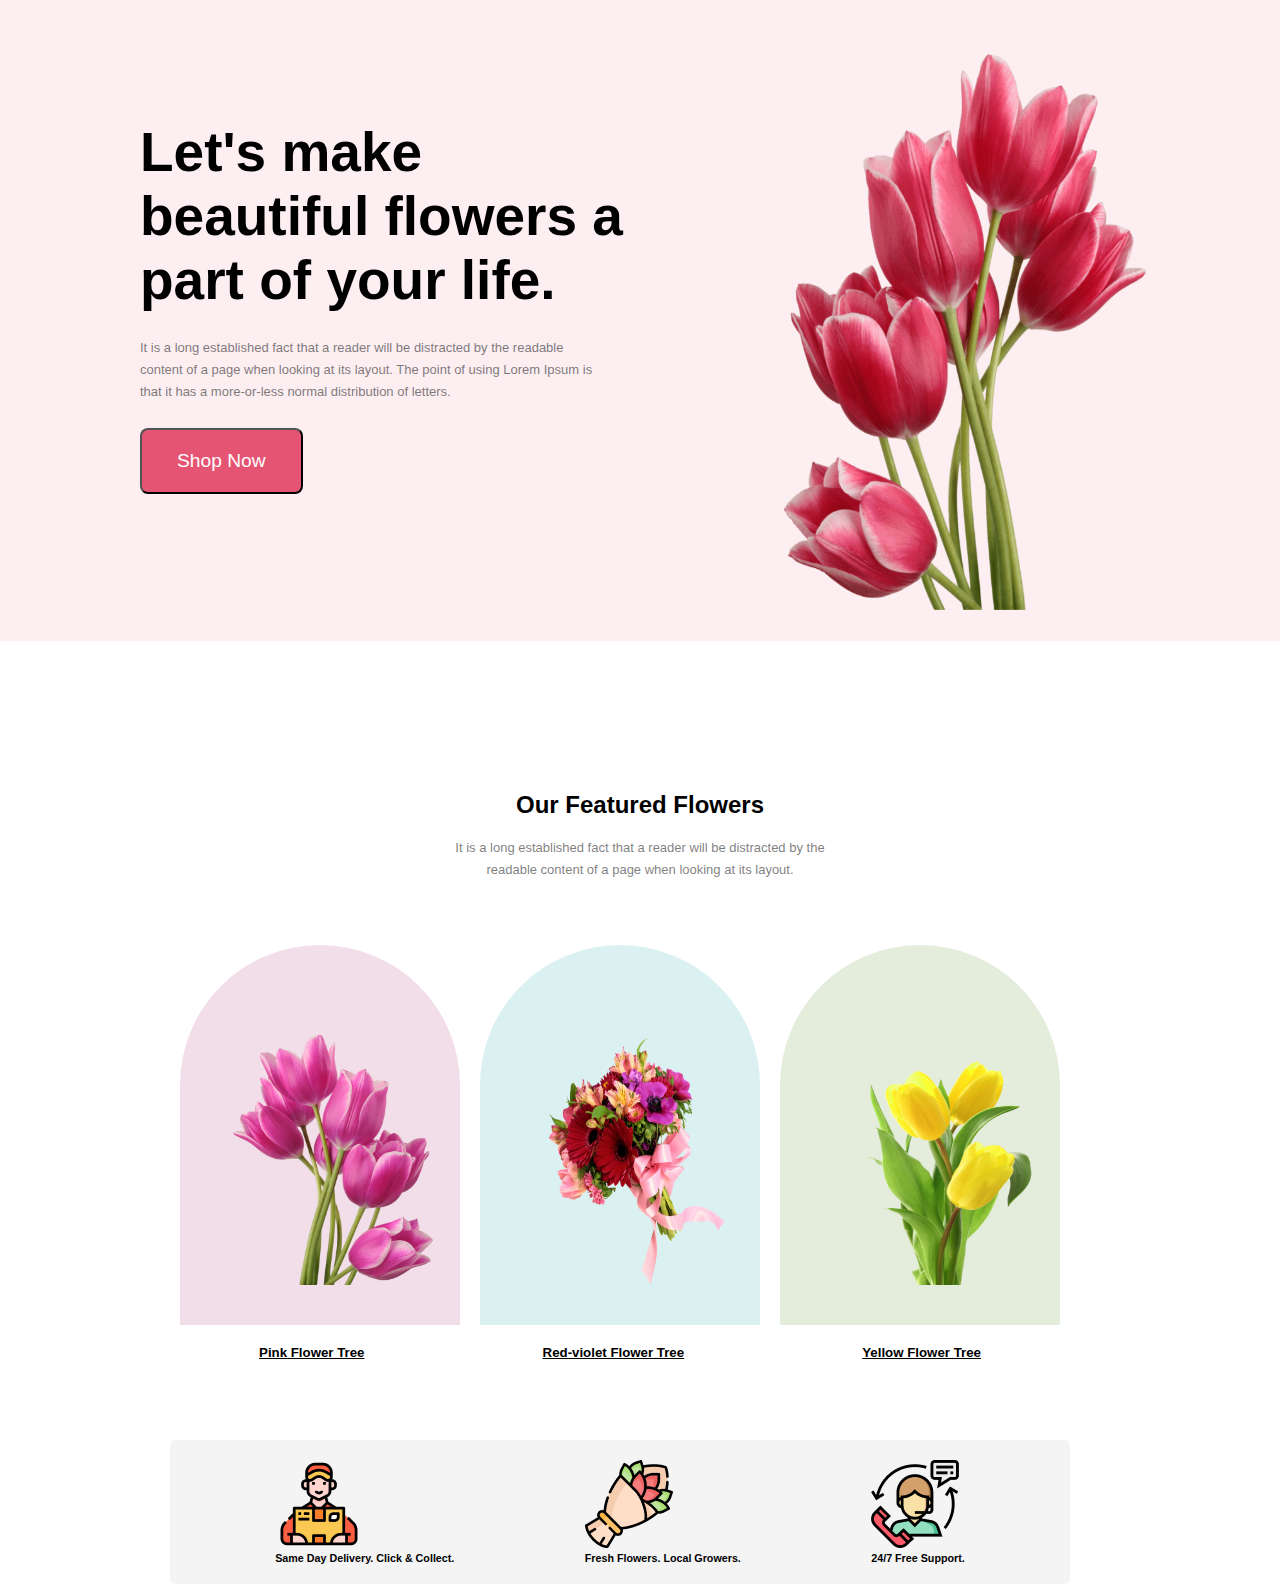
==== index.html @ 3a66b7d0 "Flowers $ support  notes" ====
<!DOCTYPE html>
<html lang="en">
<head>
    <meta charset="UTF-8">
    <meta name="viewport" content="width=device-width, initial-scale=1.0">
    <title>Assignment_1</title>
    <link rel="stylesheet" href="..\styles\style.css">
    <link rel="" href="'https://fonts.googleapis.com/css2?family=Lato&display=swap'">
    <style>
        body{
            font-family: 'Lato', sans-serif;
        }
    </style>

</head>
<body>
    <header>
        <div class="intro">
            <h4 class= "intro_title">Let's make<br> beautiful flowers a<br> part of your life.</h4>
            <p id="new_1" class= "description">It is a long established fact that a reader will be distracted by the readable content of a page when looking at its layout. The point of using Lorem Ipsum is that it has a more-or-less normal distribution of letters.</p>
            <button class= "primary_button">Shop Now</button>
        </div>

        <div class="image_insertion"><img src="..\Flower Asset\pngwing 10.png"
        width="400" height="558" alt="Garden tulip"></div>
    </header>
    
    <main>
        <div class="featured_flower default_margin">
            <div class= "all_title">
                <h2>Our Featured Flowers</h2><br>
                <p class= "description">It is a long established fact that a reader will be distracted by the readable content of a page when looking at its layout.</p>
                <br><br><br>
            </div>

            <div class= "image">
                <img src="..\Flower Asset\pngwing 6.png" alt="Pink flower"
                width="200" height="250">
                <img src="..\Flower Asset\pngwing 5.png" alt="Red-violet flower"
                width="200" height="250">
                <img src="..\Flower Asset\pngwing 7.png" alt="Yellow flower"
                width="200" height="250">
            </div>

            <div class="border">
                <div id= "b1" class="default_border"></div>
                <div id= "b2" class="default_border"></div>
                <div id= "b3" class="default_border"></div>
            <div class="border">
        </div>
        
        <div class="flower_title">
            <h5>Pink Flower Tree</h5>
            <h5 id= "t2">Red-violet Flower Tree</h5>
            <h5 id="t3">Yellow Flower Tree</h5>
        </div>

        <div class= "delivery_support">
            <div class="icon_msg">
                <img src="..\Flower Asset\Group 57.png" alt="service">
                <h6>Same Day Delivery. Click & Collect.</h6>
            </div>
            <div class="icon_msg">
                <img src="..\Flower Asset\Group 58.png" alt="service">
                <h6>Fresh Flowers. Local Growers.</h6>
            </div>
            <div class="icon_msg">
                <img src="..\Flower Asset\Group 59.png" alt="service">
                <h6>24/7 Free Support.</h6>
            </div>
        </div>
        
    </main>
</body>
</html>
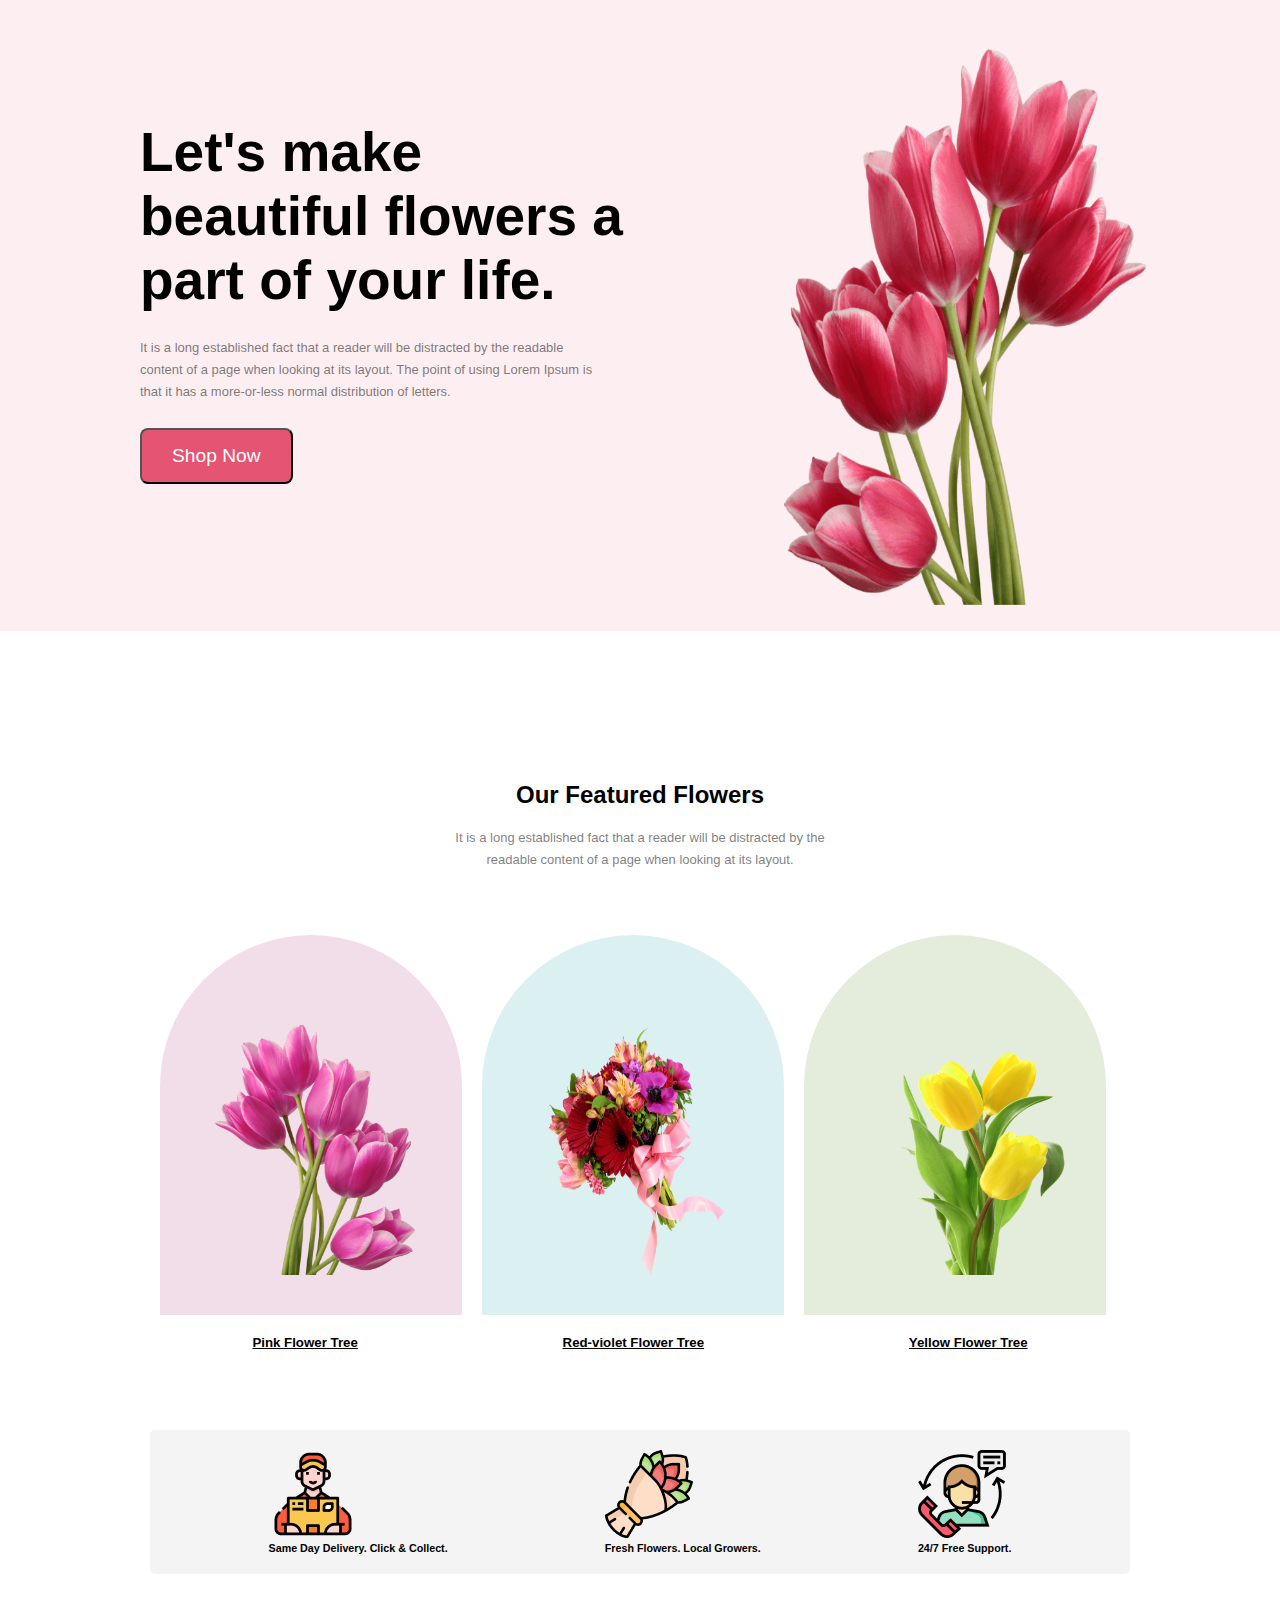
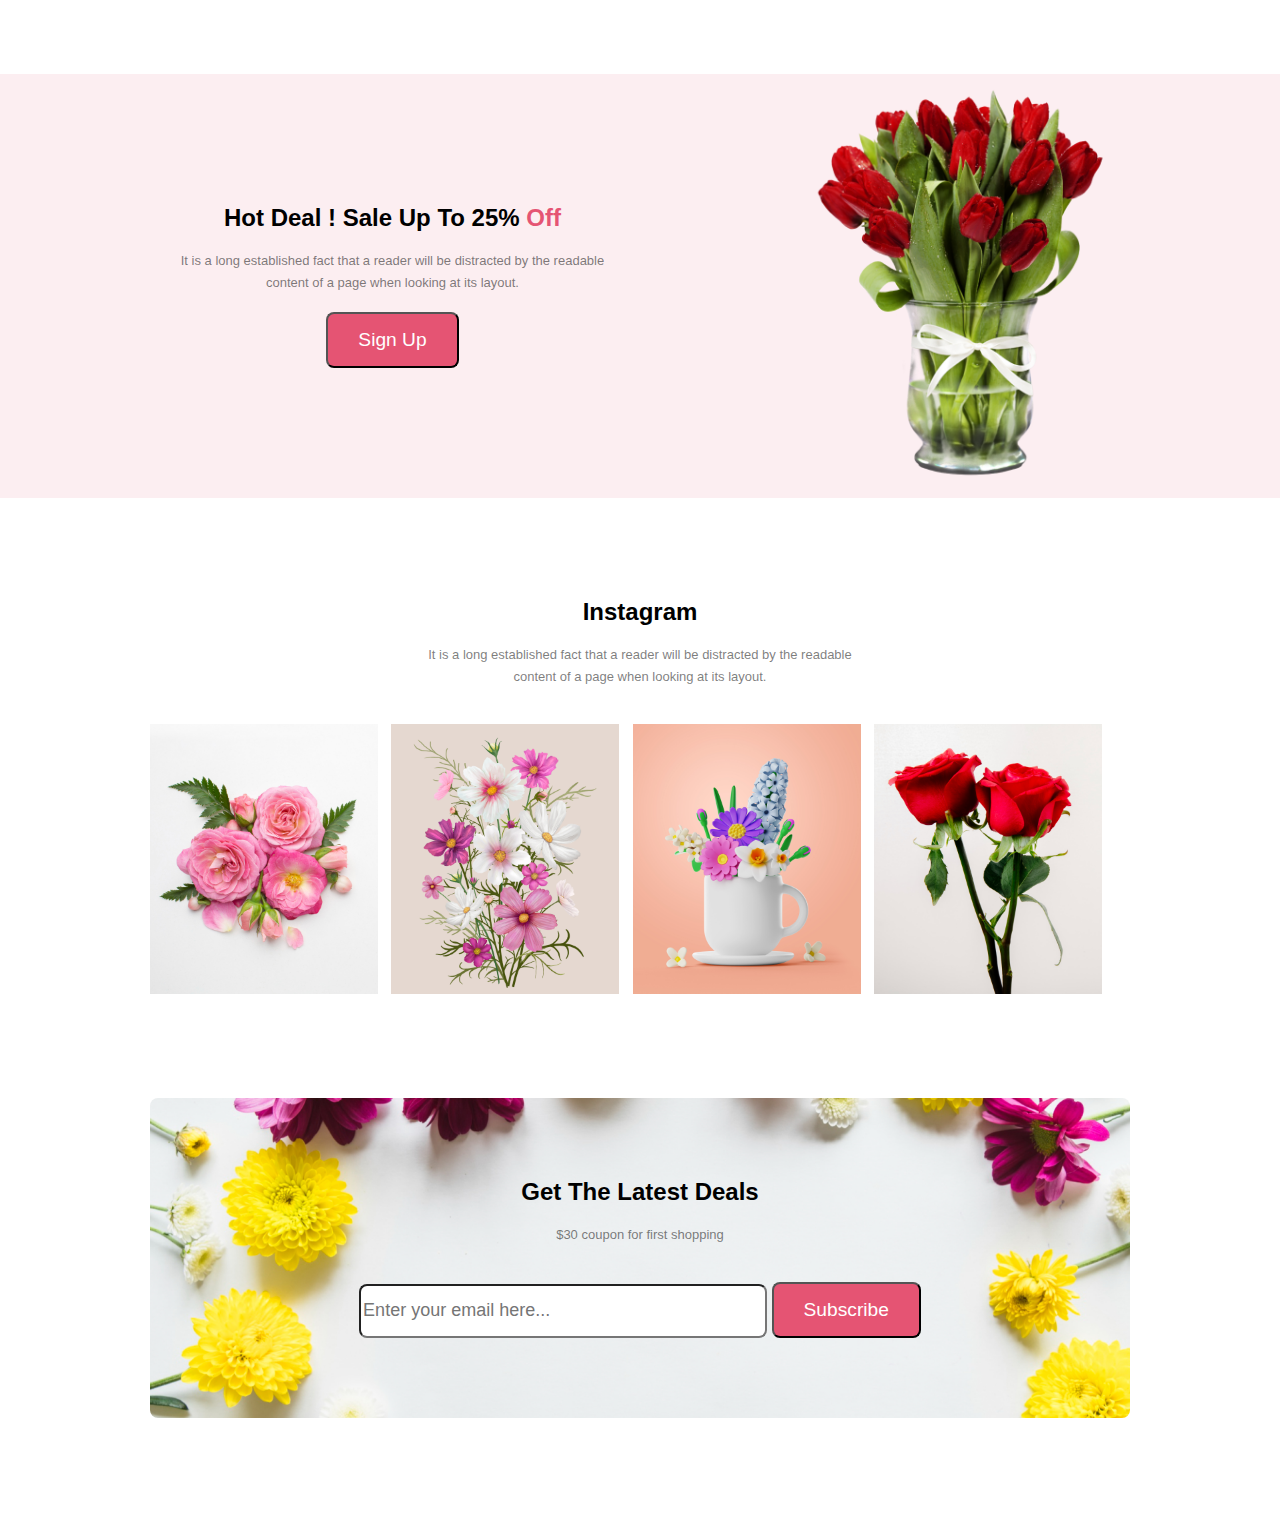
==== commit dab2c978: "almost done. Need to design footer." ====
--- a/index.html
+++ b/index.html
@@ -33,12 +33,12 @@
                 <br><br><br>
             </div>
 
-            <div class= "image">
-                <img src="..\Flower Asset\pngwing 6.png" alt="Pink flower"
+            <div class= "image"> 
+                <img id= "img1" src="..\Flower Asset\pngwing 6.png" alt="Pink flower"
                 width="200" height="250">
-                <img src="..\Flower Asset\pngwing 5.png" alt="Red-violet flower"
+                <img id= "img2" src="..\Flower Asset\pngwing 5.png" alt="Red-violet flower"
                 width="200" height="250">
-                <img src="..\Flower Asset\pngwing 7.png" alt="Yellow flower"
+                <img id= "img3" src="..\Flower Asset\pngwing 7.png" alt="Yellow flower"
                 width="200" height="250">
             </div>
 
@@ -46,30 +46,69 @@
                 <div id= "b1" class="default_border"></div>
                 <div id= "b2" class="default_border"></div>
                 <div id= "b3" class="default_border"></div>
-            <div class="border">
-        </div>
+            </div>
         
-        <div class="flower_title">
-            <h5>Pink Flower Tree</h5>
-            <h5 id= "t2">Red-violet Flower Tree</h5>
-            <h5 id="t3">Yellow Flower Tree</h5>
+            <div class="flower_title">
+                <h5>Pink Flower Tree</h5>
+                <h5>Red-violet Flower Tree</h5>
+                <h5>Yellow Flower Tree</h5>
+            </div>
+
+            <div class= "delivery_support">
+                <div class="icon_msg">
+                    <img src="..\Flower Asset\Group 57.png" alt="service">
+                    <h6>Same Day Delivery. Click & Collect.</h6>
+                </div>
+                <div class="icon_msg">
+                    <img src="..\Flower Asset\Group 58.png" alt="service">
+                    <h6>Fresh Flowers. Local Growers.</h6>
+                </div>
+                <div class="icon_msg">
+                    <img src="..\Flower Asset\Group 59.png" alt="service">
+                    <h6>24/7 Free Support.</h6>
+                </div>
+            </div> 
         </div>
 
-        <div class= "delivery_support">
-            <div class="icon_msg">
-                <img src="..\Flower Asset\Group 57.png" alt="service">
-                <h6>Same Day Delivery. Click & Collect.</h6>
+        <div class="flower_vase_sec">
+            <div class="deal">
+                <h2 class= "all_title">Hot Deal ! Sale Up To 25% <span class= "rev_color">Off<span></h2><br>
+                <p class= description>It is a long established fact that a reader will be distracted by the readable content of a page when looking at its layout.</p><br>
+                <button class= "primary_button">Sign Up</button>
             </div>
-            <div class="icon_msg">
-                <img src="..\Flower Asset\Group 58.png" alt="service">
-                <h6>Fresh Flowers. Local Growers.</h6>
+
+            <div class="flower_vase">
+                <img src="..\Flower Asset\pngwing 8.png" alt="Flower vase"
+                width="300" height="400">
             </div>
-            <div class="icon_msg">
-                <img src="..\Flower Asset\Group 59.png" alt="service">
-                <h6>24/7 Free Support.</h6>
+        
+        </div>
+
+        <div class="instagram_sec"></div>
+        <div class="deal">
+            <h2 class= "all_title">Instagram</h2><br>
+            <p class= description>It is a long established fact that a reader will be distracted by the readable content of a page when looking at its layout.</p><br><br>
+        </div>
+        <div class="more_images default_margin">
+            <img class= "gappie" src="..\Flower Asset\Flower 01.png" alt="Beautiful Flower"
+            height="270" width= "228">
+            <img class= "gappie" src="..\Flower Asset\Rectangle 4.png" alt="Beautiful Flower"
+            height="270" width= "228">
+            <img class= "gappie" src="..\Flower Asset\Rectangle 5.png" alt="Beautiful Flower"
+            height="270" width= "228">
+            <img class= "gappie" src="..\Flower Asset\Rectangle 6.png" alt="Beautiful Flower"
+            height="270" width= "228">
+        </div>
+
+        <div class="subscribe_my_channel default_margin">
+            <h2 class= "all_title">Get The Latest Deals</h2><br>
+            <p class= description>$30 coupon for first shopping</p><br><br>
+            <div class="address">
+                <input type="email" class= "email" placeholder="Enter your email here...">
+                <button class="primary_button">Subscribe</button>
             </div>
         </div>
-        
+
     </main>
 </body>
 </html>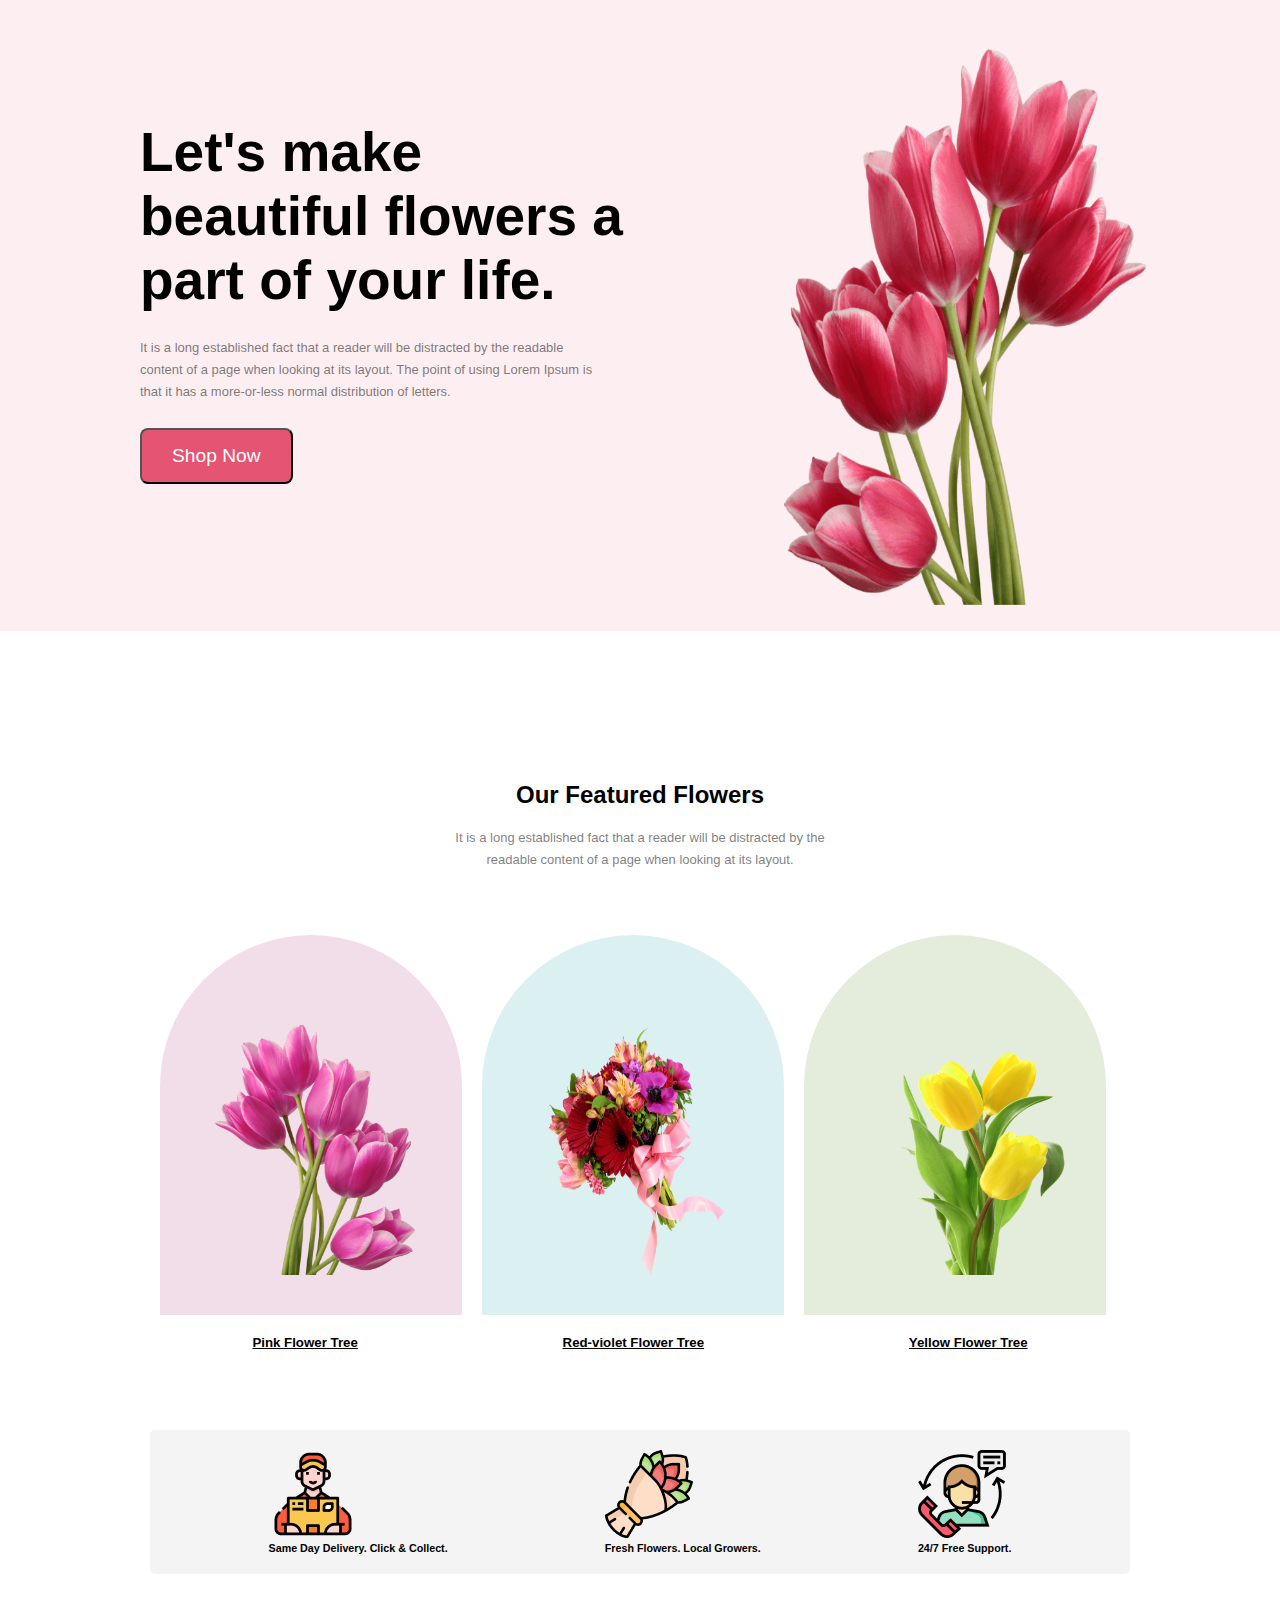
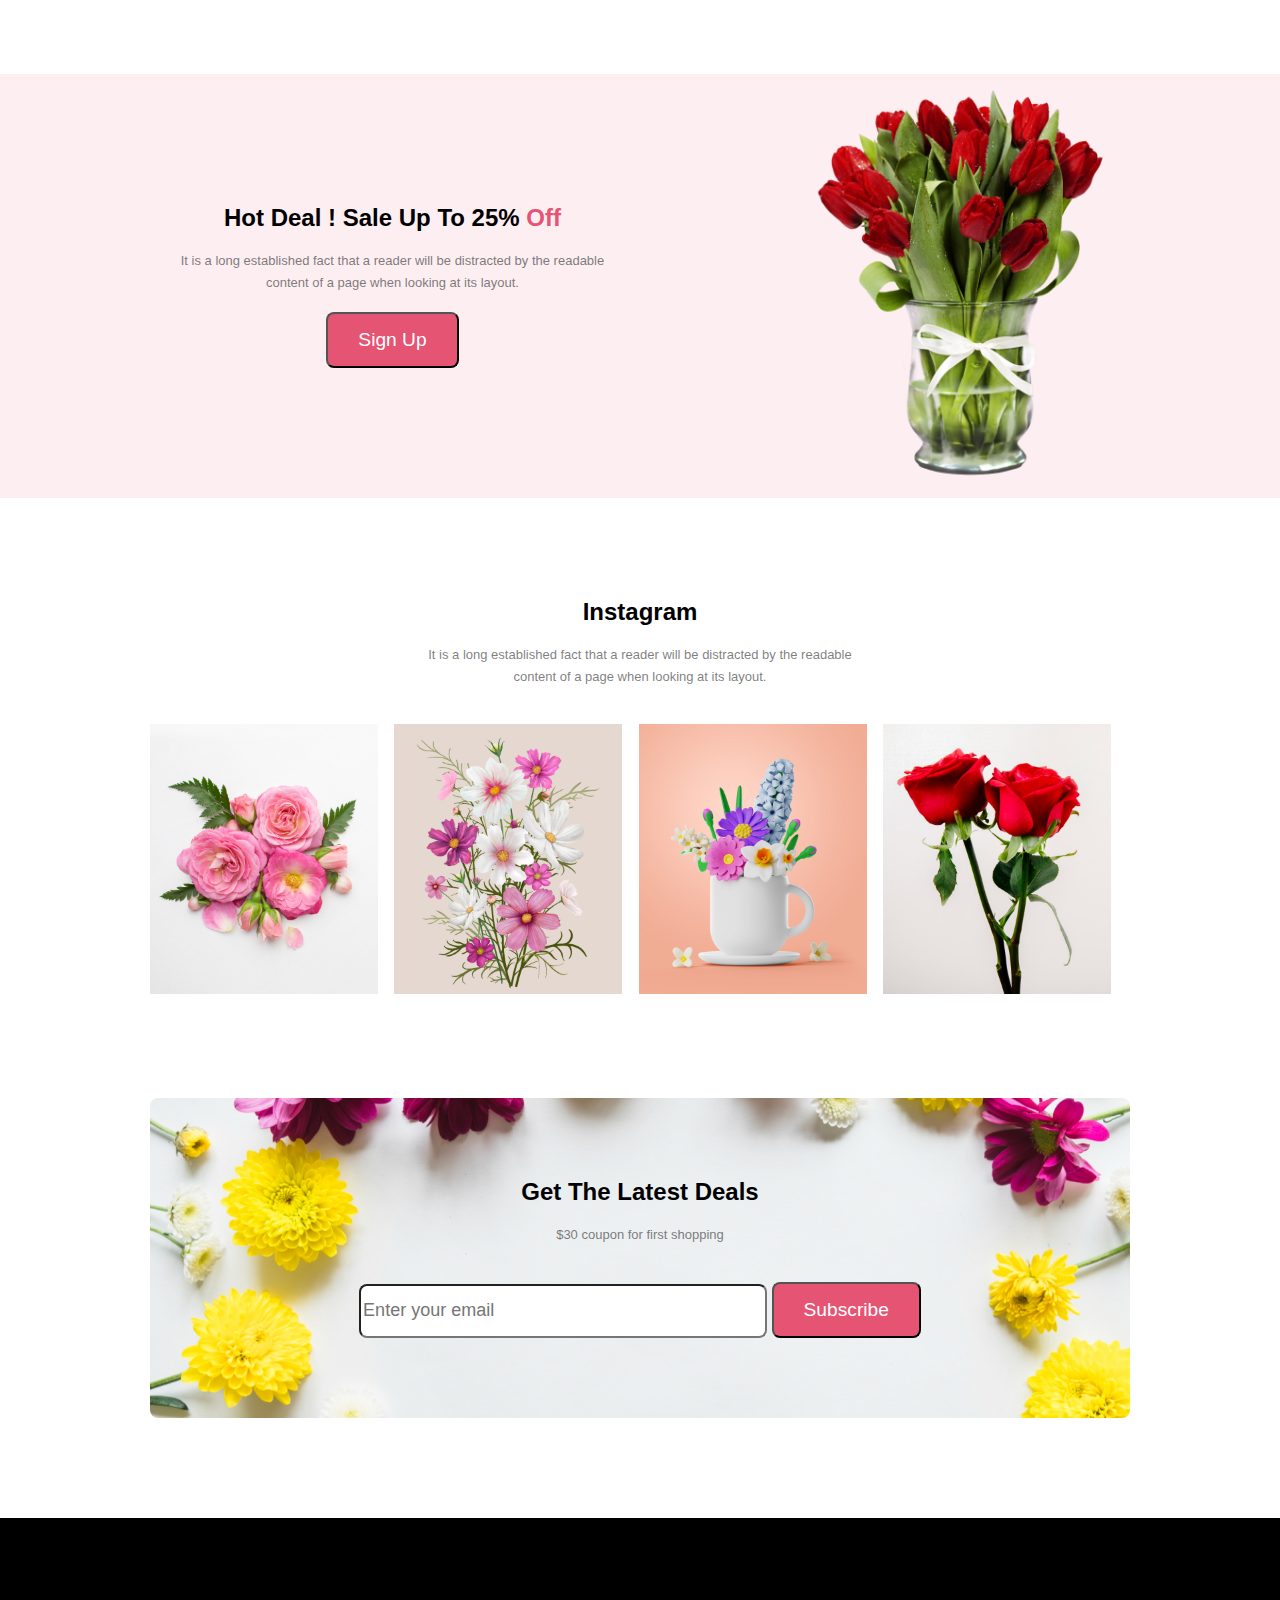
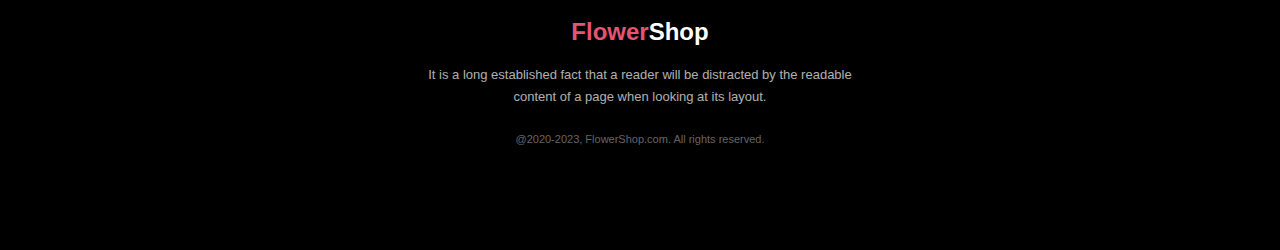
==== commit ffb4fb74: "footer and favicon done." ====
--- a/index.html
+++ b/index.html
@@ -3,9 +3,10 @@
 <head>
     <meta charset="UTF-8">
     <meta name="viewport" content="width=device-width, initial-scale=1.0">
-    <title>Assignment_1</title>
+    <title>Florería de Aurora</title>
     <link rel="stylesheet" href="..\styles\style.css">
     <link rel="" href="'https://fonts.googleapis.com/css2?family=Lato&display=swap'">
+    <link rel="shortcut icon" href="../Flower Asset/icons8-flower-bouquet-16.png" type="image/x-icon">
     <style>
         body{
             font-family: 'Lato', sans-serif;
@@ -73,7 +74,7 @@
         <div class="flower_vase_sec">
             <div class="deal">
                 <h2 class= "all_title">Hot Deal ! Sale Up To 25% <span class= "rev_color">Off<span></h2><br>
-                <p class= description>It is a long established fact that a reader will be distracted by the readable content of a page when looking at its layout.</p><br>
+                <p class= "description">It is a long established fact that a reader will be distracted by the readable content of a page when looking at its layout.</p><br>
                 <button class= "primary_button">Sign Up</button>
             </div>
 
@@ -87,7 +88,7 @@
         <div class="instagram_sec"></div>
         <div class="deal">
             <h2 class= "all_title">Instagram</h2><br>
-            <p class= description>It is a long established fact that a reader will be distracted by the readable content of a page when looking at its layout.</p><br><br>
+            <p class= "description">It is a long established fact that a reader will be distracted by the readable content of a page when looking at its layout.</p><br><br>
         </div>
         <div class="more_images default_margin">
             <img class= "gappie" src="..\Flower Asset\Flower 01.png" alt="Beautiful Flower"
@@ -96,19 +97,24 @@
             height="270" width= "228">
             <img class= "gappie" src="..\Flower Asset\Rectangle 5.png" alt="Beautiful Flower"
             height="270" width= "228">
-            <img class= "gappie" src="..\Flower Asset\Rectangle 6.png" alt="Beautiful Flower"
+            <img class= "gappie2" src="..\Flower Asset\Rectangle 6.png" alt="Beautiful Flower"
             height="270" width= "228">
         </div>
 
         <div class="subscribe_my_channel default_margin">
             <h2 class= "all_title">Get The Latest Deals</h2><br>
-            <p class= description>$30 coupon for first shopping</p><br><br>
+            <p class= "description">$30 coupon for first shopping</p><br><br>
             <div class="address">
-                <input type="email" class= "email" placeholder="Enter your email here...">
+                <input type="email" class= "email" placeholder="Enter your email">
                 <button class="primary_button">Subscribe</button>
             </div>
         </div>
+    </main>
 
-    </main>
+    <footer>
+        <h2 class= "all_title"><span class="rev_color">Flower</span>Shop</h2><br>
+        <p id= "fnt_change" class= "description">It is a long established fact that a reader will be distracted by the readable content of a page when looking at its layout.</p>
+        <p id= "fnt_change2" class= "description">@2020-2023, FlowerShop.com. All rights reserved. </p>
+    </footer>
 </body>
 </html>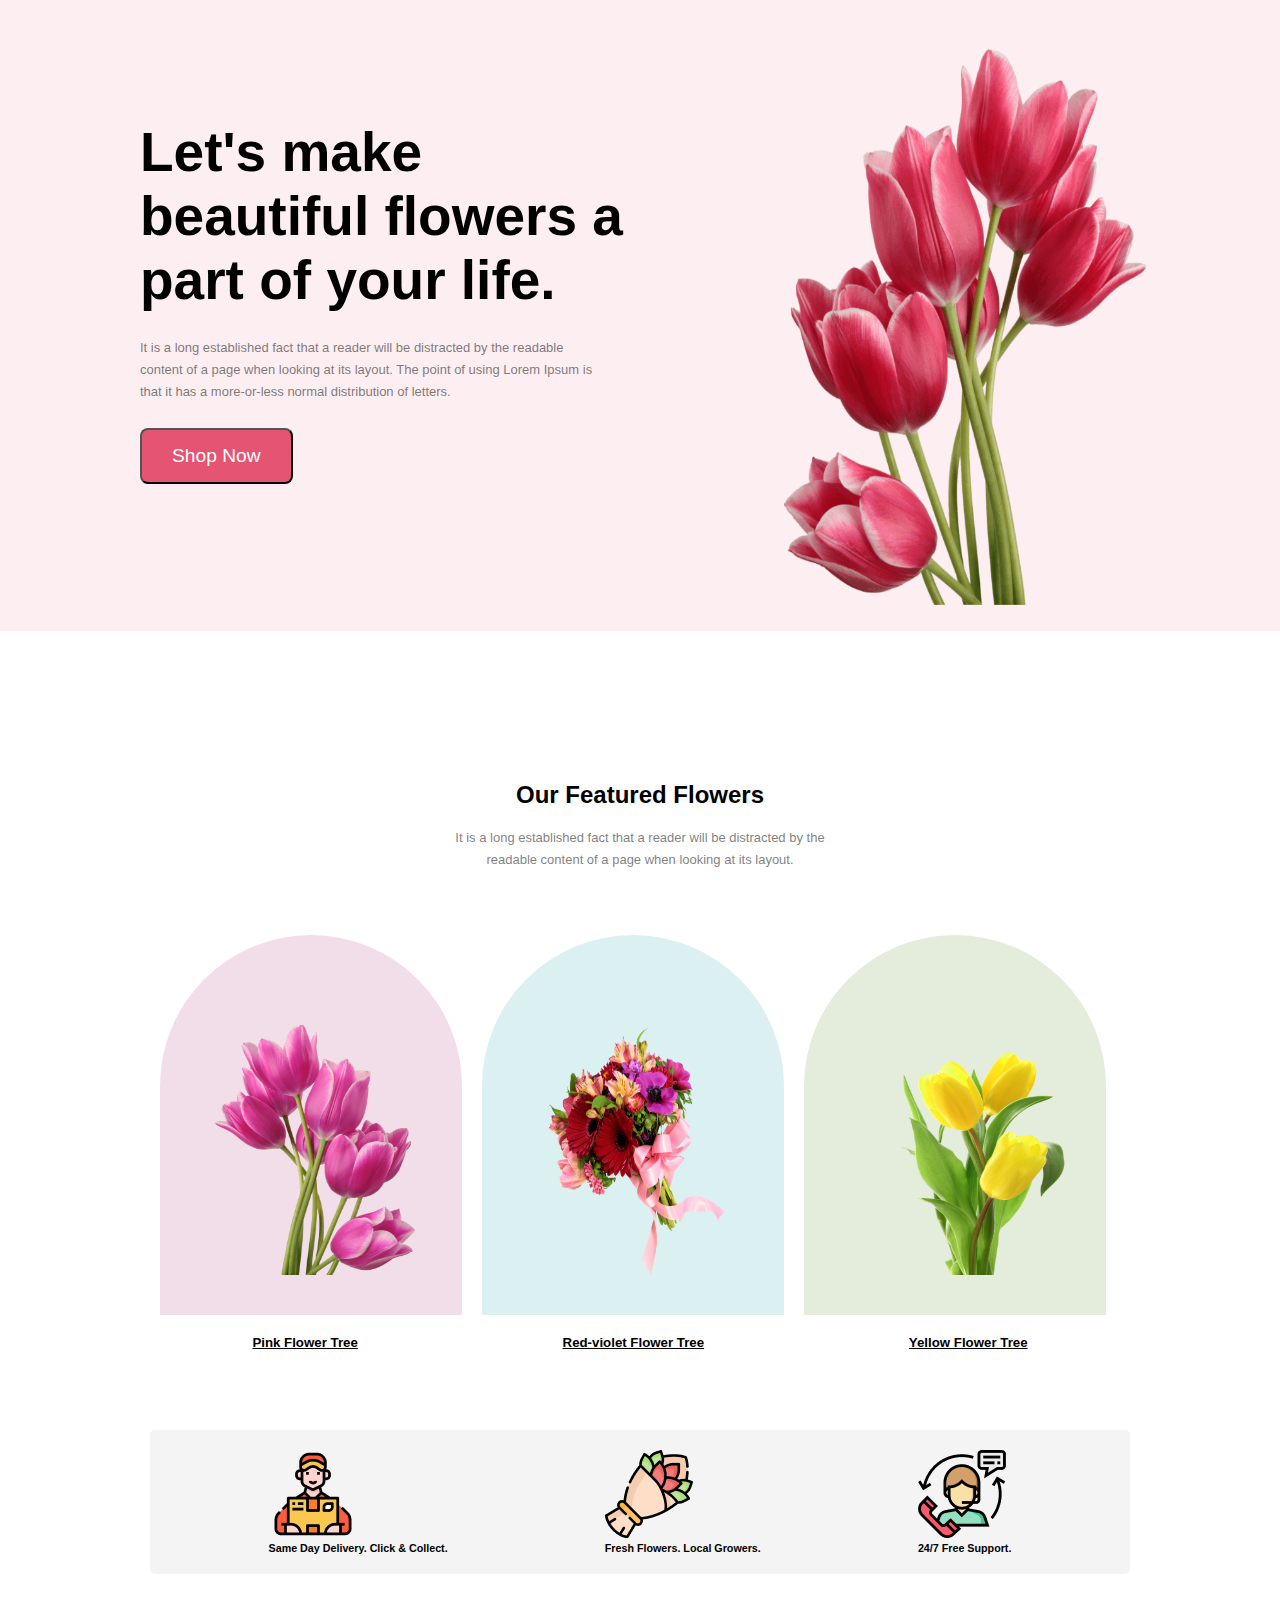
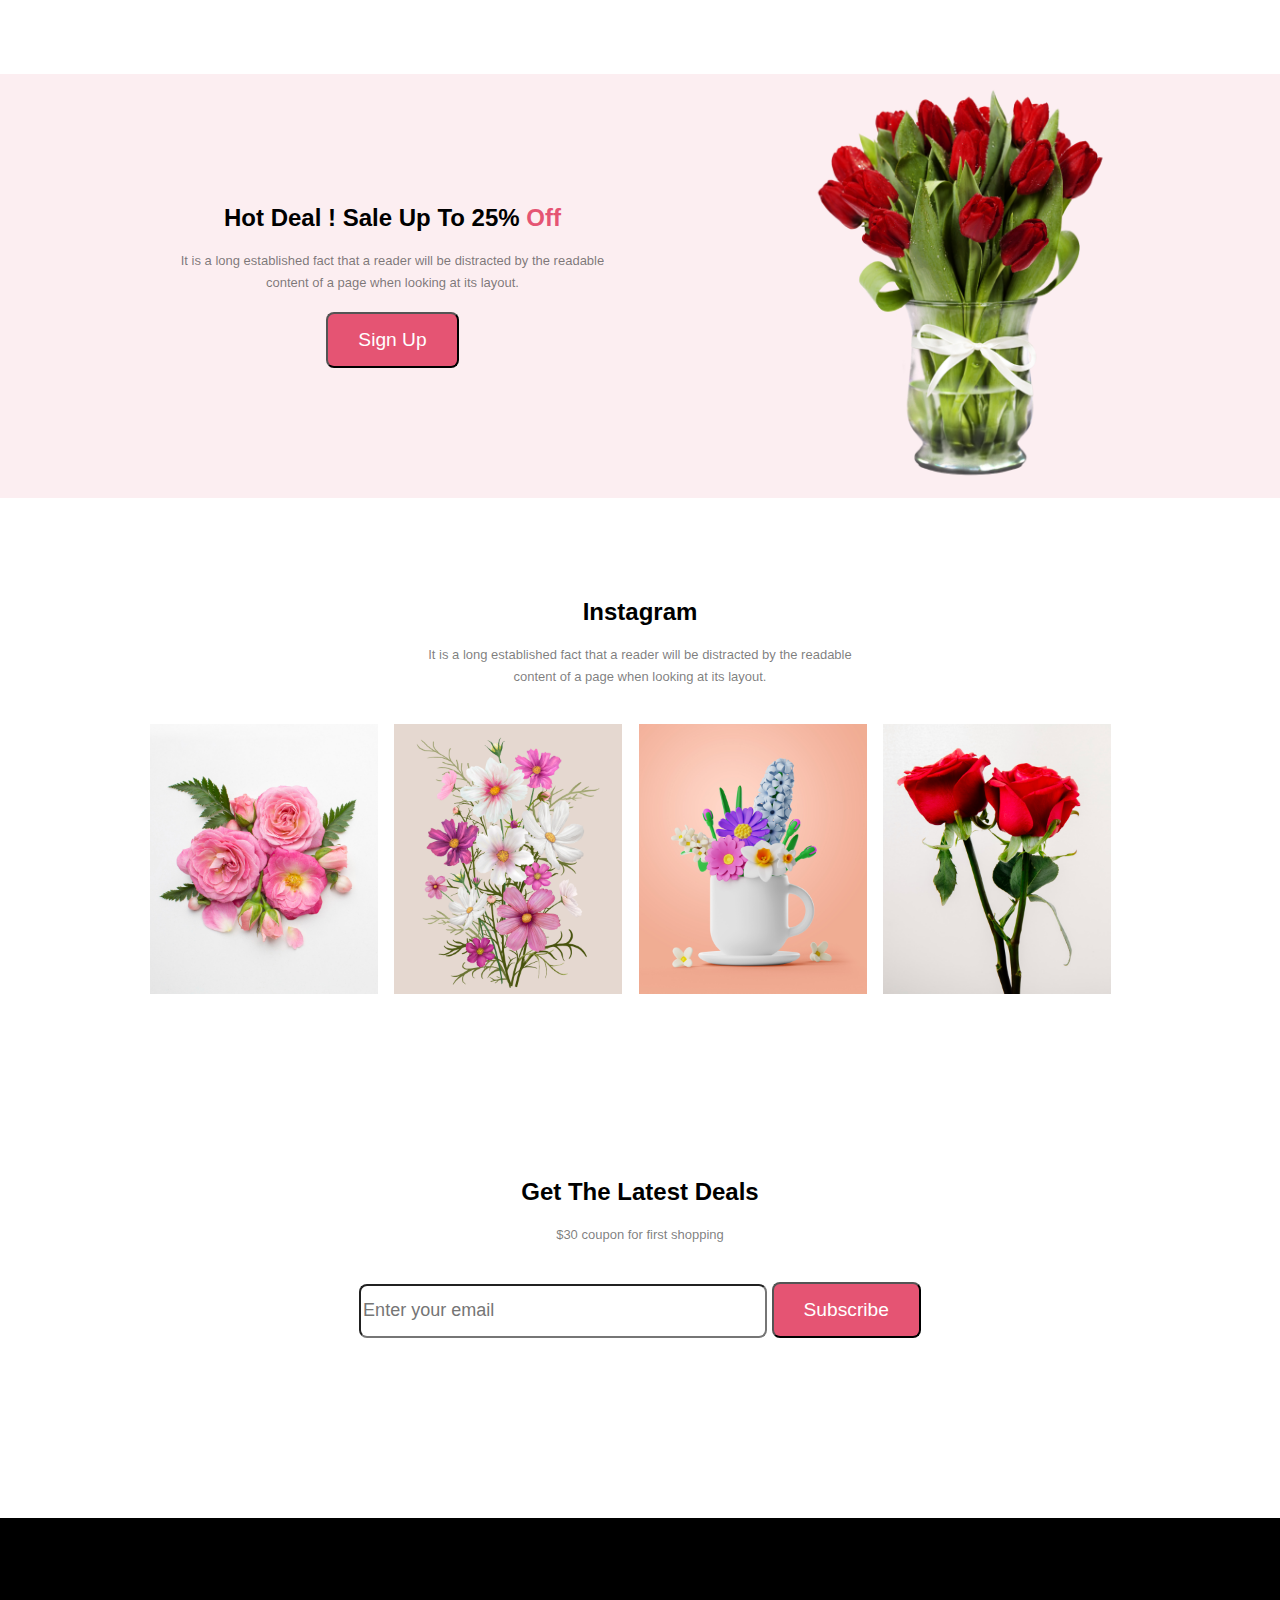
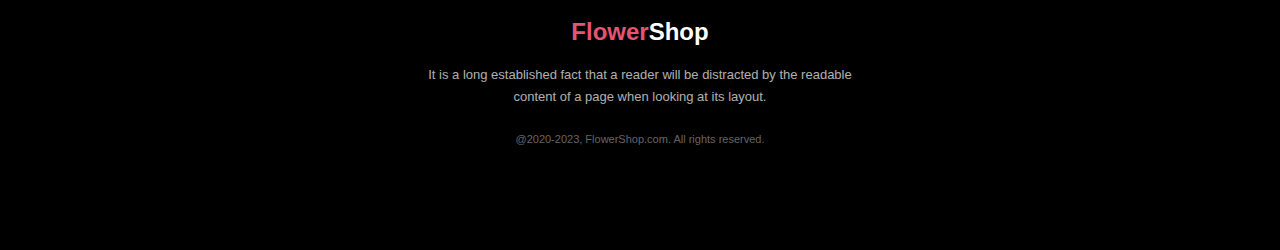
==== commit dcf9ef54: "final destination 2" ====
--- a/index.html
+++ b/index.html
@@ -4,9 +4,9 @@
     <meta charset="UTF-8">
     <meta name="viewport" content="width=device-width, initial-scale=1.0">
     <title>Florería de Aurora</title>
-    <link rel="stylesheet" href="..\styles\style.css">
+    <link rel="stylesheet" href="./styles/style.css">
     <link rel="" href="'https://fonts.googleapis.com/css2?family=Lato&display=swap'">
-    <link rel="shortcut icon" href="../Flower Asset/icons8-flower-bouquet-16.png" type="image/x-icon">
+    <link rel="shortcut icon" href="./Flower Asset/icons8-flower-bouquet-16.png" type="image/x-icon">
     <style>
         body{
             font-family: 'Lato', sans-serif;
@@ -22,7 +22,7 @@
             <button class= "primary_button">Shop Now</button>
         </div>
 
-        <div class="image_insertion"><img src="..\Flower Asset\pngwing 10.png"
+        <div class="image_insertion"><img src="./Flower Asset/pngwing 10.png"
         width="400" height="558" alt="Garden tulip"></div>
     </header>
     
@@ -35,11 +35,11 @@
             </div>
 
             <div class= "image"> 
-                <img id= "img1" src="..\Flower Asset\pngwing 6.png" alt="Pink flower"
+                <img id= "img1" src="./Flower Asset/pngwing 6.png" alt="Pink flower"
                 width="200" height="250">
-                <img id= "img2" src="..\Flower Asset\pngwing 5.png" alt="Red-violet flower"
+                <img id= "img2" src="./Flower Asset/pngwing 5.png" alt="Red-violet flower"
                 width="200" height="250">
-                <img id= "img3" src="..\Flower Asset\pngwing 7.png" alt="Yellow flower"
+                <img id= "img3" src="./Flower Asset/pngwing 7.png" alt="Yellow flower"
                 width="200" height="250">
             </div>
 
@@ -57,15 +57,15 @@
 
             <div class= "delivery_support">
                 <div class="icon_msg">
-                    <img src="..\Flower Asset\Group 57.png" alt="service">
+                    <img src="./Flower Asset/Group 57.png" alt="service">
                     <h6>Same Day Delivery. Click & Collect.</h6>
                 </div>
                 <div class="icon_msg">
-                    <img src="..\Flower Asset\Group 58.png" alt="service">
+                    <img src="./Flower Asset/Group 58.png" alt="service">
                     <h6>Fresh Flowers. Local Growers.</h6>
                 </div>
                 <div class="icon_msg">
-                    <img src="..\Flower Asset\Group 59.png" alt="service">
+                    <img src="./Flower Asset/Group 59.png" alt="service">
                     <h6>24/7 Free Support.</h6>
                 </div>
             </div> 
@@ -75,11 +75,12 @@
             <div class="deal">
                 <h2 class= "all_title">Hot Deal ! Sale Up To 25% <span class= "rev_color">Off<span></h2><br>
                 <p class= "description">It is a long established fact that a reader will be distracted by the readable content of a page when looking at its layout.</p><br>
-                <button class= "primary_button">Sign Up</button>
+                <button id= "new_page" class= "primary_button"
+                onclick="location.href='signing_up_form.html'">Sign Up</button>
             </div>
 
             <div class="flower_vase">
-                <img src="..\Flower Asset\pngwing 8.png" alt="Flower vase"
+                <img src="./Flower Asset/pngwing 8.png" alt="Flower vase"
                 width="300" height="400">
             </div>
         
@@ -91,13 +92,13 @@
             <p class= "description">It is a long established fact that a reader will be distracted by the readable content of a page when looking at its layout.</p><br><br>
         </div>
         <div class="more_images default_margin">
-            <img class= "gappie" src="..\Flower Asset\Flower 01.png" alt="Beautiful Flower"
+            <img class= "gappie" src="./Flower Asset/Flower 01.png" alt="Beautiful Flower"
             height="270" width= "228">
-            <img class= "gappie" src="..\Flower Asset\Rectangle 4.png" alt="Beautiful Flower"
+            <img class= "gappie" src="./Flower Asset/Rectangle 4.png" alt="Beautiful Flower"
             height="270" width= "228">
-            <img class= "gappie" src="..\Flower Asset\Rectangle 5.png" alt="Beautiful Flower"
+            <img class= "gappie" src="./Flower Asset/Rectangle 5.png" alt="Beautiful Flower"
             height="270" width= "228">
-            <img class= "gappie2" src="..\Flower Asset\Rectangle 6.png" alt="Beautiful Flower"
+            <img class= "gappie2" src="./Flower Asset/Rectangle 6.png" alt="Beautiful Flower"
             height="270" width= "228">
         </div>
 
--- a/styles/style.css
+++ b/styles/style.css
@@ -0,0 +1,202 @@
+*{
+    margin: auto;
+}
+
+header{
+    display: flex;
+    background-color: rgba(229, 84, 115, .1);
+    max-height: 90vh;
+}
+
+
+.intro{
+    margin: 120px 0 147px 140px;
+}
+
+.intro_title{
+    font-size: 55px;
+    font-weight: 790;
+}
+
+#new_1{
+    margin: 25px 0;
+    padding-right: 170px;
+}
+
+.description{
+    color: rgba(39, 39, 39, 0.60);
+    font-size: 13px;
+    font-weight: 400;
+    line-height: 22px;
+}
+
+.primary_button{
+    font-size: larger;
+    color: #FFFFFF;
+    background-color:#E55473;
+    padding: 15px 30px 15px 30px;
+    border-radius: 8px;
+    transition-duration: 0.4s;
+}
+
+.primary_button:hover{
+    font-size: larger;
+    background-color: #FFFFFF;
+    color: black;
+    padding: 15px 30px 15px 30px;
+    border: 2px solid #E55473;
+    border-radius: 8px;
+}
+
+.image_insertion{
+    padding-top: 25px;
+    padding-right: 115px;
+}
+
+.default_margin{
+    margin-left: 150px;
+    margin-right: 150px;
+}
+
+.featured_flower{
+    margin-top: 150px;
+}
+
+
+.image{
+    display: flex;
+    margin-top: 100px;
+    padding-left: 30px;
+    padding-right: 30px;
+    margin-bottom: -350px;
+}
+
+#img1{
+    position: absolute;
+    margin-left: 35px;
+}
+#img2{
+    position: absolute;
+    margin-left: 360px;
+}
+#img3{
+    margin-right: 20px;
+}
+
+.border{
+    width: 1000px;
+    height: 500px;
+}
+
+.default_border{
+    width: 222px;
+    height: 300px;
+    float: left;
+    padding: 40px;
+    margin: 10px;
+    border-top-left-radius: 500px;
+    border-top-right-radius: 500px;
+}
+
+#b1{
+    background-color: rgba(167, 33, 98, 0.15);
+}
+#b2{
+    background-color: rgba(5, 151, 160, 0.15);
+}
+#b3{
+    background-color:rgba(71, 125, 17, 0.15);
+}
+
+.flower_title{
+    display: flex;
+    text-decoration: underline;
+    margin-top: -90px;
+}
+
+.all_title{
+    text-align: center;
+    max-width: 400px;
+}
+
+.delivery_support{
+    padding: 20px 40px 20px 40px;
+    margin-top: 80px;
+    background-color: rgba(39, 39, 39, 0.05);
+    display: flex;
+    border-radius: 5px;
+
+}
+
+.image_msg{
+    display: flex;
+    margin-bottom: 100px;
+}
+
+.flower_vase_sec{
+    margin-top: 100px;
+    margin-bottom: 100px;
+    padding: 10px 70px;
+    display: flex;
+    background-color: rgba(229, 84, 115, .1);
+    max-height: 60vh;
+}
+
+.deal{
+    max-width: 450px;
+    text-align: center;
+}
+
+.rev_color{
+    color: #E55473;
+}
+
+.gappie{
+    margin-right: 12px;
+    margin-bottom: 100px;
+}
+
+.gappie2{
+    margin-bottom: 100px
+}
+
+.subscribe_my_channel{
+    padding: 80px 0;
+    max-height: 300px;
+    background-image: url("./Flower Asset/Rectangle 9.png");
+    border-radius: 8px;
+    background-repeat: no-repeat;
+    background-size: cover;
+    margin-bottom: 100px;
+    text-align: center;
+}
+
+.email{
+    width: 400px;
+    height: 48px;
+    border-radius: 8px;
+    font-size: large;
+}
+
+footer{
+    background-color: black;
+    max-height: 30vh;
+    padding: 100px;
+    text-align: center;
+    color: #FFFFFF;
+}
+
+#fnt_change{
+    color: rgba(255, 255, 255, 0.7);
+    max-width: 450px;
+    margin-bottom: 20px;
+}
+
+#fnt_change2{
+    color: rgba(255, 255, 255, 0.40);
+    font-size: 11px;
+}
+
+#new_page{
+    cursor: pointer;
+}